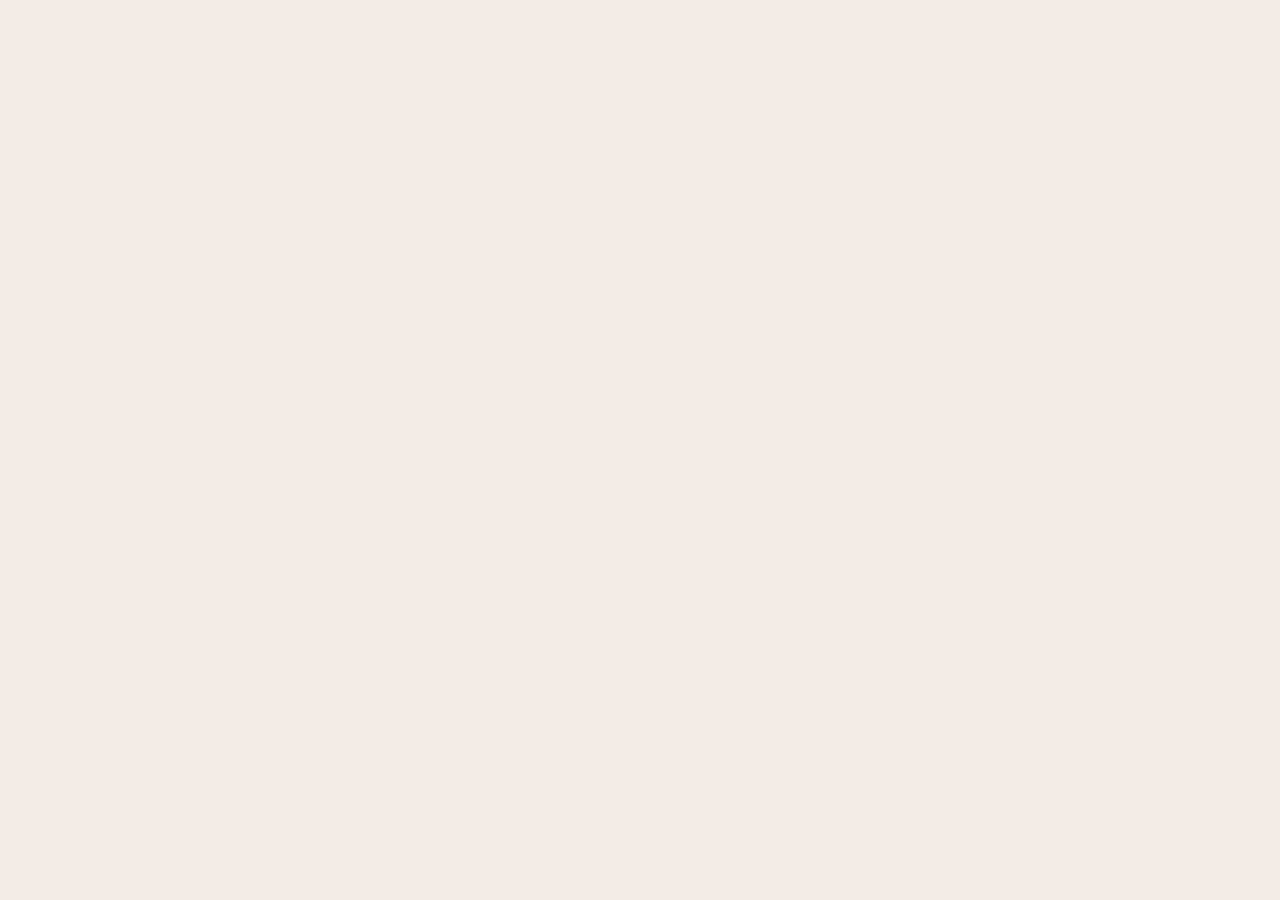
==== product.html @ 273b5f9d "Add files" ====
<!DOCTYPE html>
<html lang="en">
  <head>
    <meta charset="UTF-8" />
    <meta name="viewport" content="width=device-width, initial-scale=1.0" />
    <link rel="stylesheet" href="css/product.css" />
    <link rel="stylesheet" href="css/global.css" />
    <script src="js/product.js" defer></script>
    <title>LIVINE</title>
  </head>
  <body></body>
</html>
---- css/global.css ----
/* Grundlæggende css */
:root {
  background-color: rgba(242, 234, 229, 1);
}
@font-face {
  font-family: "Lato";
  src: url(../fonts/Lato-Regular.ttf);
}
@font-face {
  font-family: "Playfair";
  src: url(../fonts/Playfair_144pt-Regular.ttf);
}

h1,
h2 {
  font-family: "Playfair";
}
p,
h3 {
  font-family: "Lato";
}
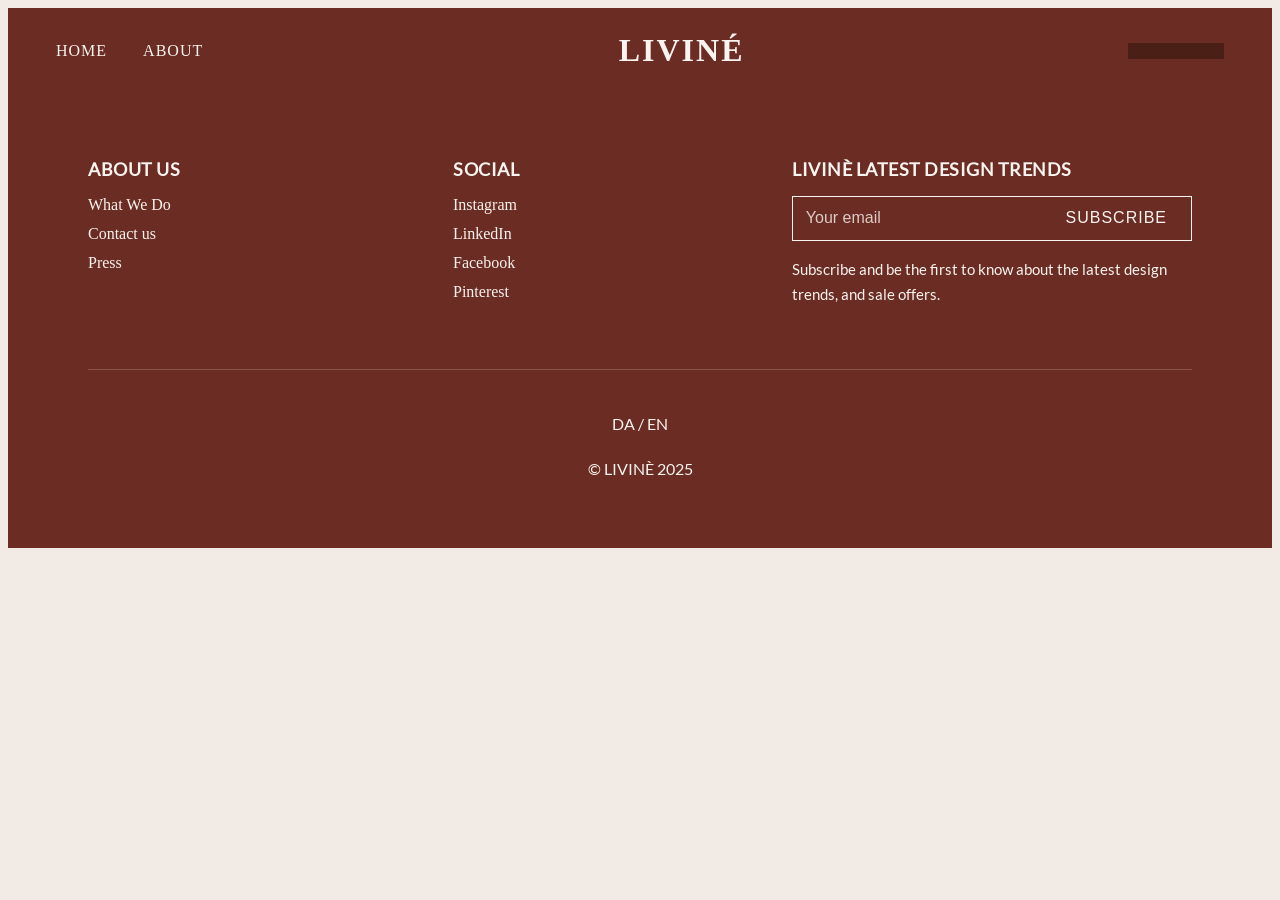
==== commit 45e9063f: "add header og footer" ====
--- a/product.html
+++ b/product.html
@@ -8,5 +8,56 @@
     <script src="js/product.js" defer></script>
     <title>LIVINE</title>
   </head>
-  <body></body>
+  <body>
+    <header class="header">
+      <nav class="nav-left">
+        <a href="#">HOME</a>
+        <a href="#">ABOUT</a>
+      </nav>
+
+      <div class="logo">LIVINÉ</div>
+
+      <div class="nav-right">
+        <a href="#"><i class="fas fa-search"></i></a>
+        <a href="#"><i class="fas fa-envelope"></i></a>
+        <a href="#"><i class="fas fa-shopping-bag"></i></a>
+      </div>
+    </header>
+    <footer class="footer">
+      <div class="footer-content">
+        <div class="footer-column">
+          <h3>ABOUT US</h3>
+          <ul>
+            <li><a href="#">What We Do</a></li>
+            <li><a href="#">Contact us</a></li>
+            <li><a href="#">Press</a></li>
+          </ul>
+        </div>
+
+        <div class="footer-column">
+          <h3>SOCIAL</h3>
+          <ul>
+            <li><a href="#">Instagram</a></li>
+            <li><a href="#">LinkedIn</a></li>
+            <li><a href="#">Facebook</a></li>
+            <li><a href="#">Pinterest</a></li>
+          </ul>
+        </div>
+
+        <div class="footer-column newsletter">
+          <h3>LIVINÈ LATEST DESIGN TRENDS</h3>
+          <form class="newsletter-form">
+            <input type="email" placeholder="Your email" required />
+            <button type="submit">SUBSCRIBE</button>
+          </form>
+          <p>Subscribe and be the first to know about the latest design trends, and sale offers.</p>
+        </div>
+      </div>
+
+      <div class="footer-bottom">
+        <p>DA / EN</p>
+        <p>© LIVINÈ 2025</p>
+      </div>
+    </footer>
+  </body>
 </html>
--- a/css/global.css
+++ b/css/global.css
@@ -19,3 +19,174 @@
 h3 {
   font-family: "Lato";
 }
+
+/* header */
+header,
+footer {
+  margin: 0;
+
+  background-color: #6b2c23; /* baggrundsfarven */
+  color: #f9f4ef;
+}
+
+.header {
+  display: flex;
+  align-items: center;
+  justify-content: space-between;
+  background-color: #6b2c23;
+  padding: 1.5rem 3rem;
+}
+
+.nav-left a {
+  margin-right: 2rem;
+  color: #f9f4ef;
+  text-decoration: none;
+  letter-spacing: 1px;
+  font-weight: 300;
+}
+
+.nav-left a:hover {
+  opacity: 0.8;
+}
+
+.logo {
+  font-family: "Times New Roman", serif;
+  font-size: 2rem;
+  font-weight: bold;
+  letter-spacing: 2px;
+}
+
+.nav-right {
+  display: flex;
+  gap: 1.5rem;
+  background-color: #4a1f16; /* mørkere felt bag ikoner */
+  padding: 0.5rem 1.5rem;
+}
+
+.nav-right a {
+  color: #f9f4ef;
+  font-size: 1.2rem;
+  text-decoration: none;
+}
+
+.nav-right a:hover {
+  opacity: 0.8;
+}
+
+/* footer */
+
+.footer {
+  background-color: #6b2c23;
+  color: #f9f4ef;
+  padding: 3rem 5rem;
+}
+
+.footer-content {
+  display: flex;
+  flex-wrap: wrap;
+  justify-content: space-between;
+  gap: 3rem;
+  margin-bottom: 3rem;
+}
+
+/* --- Kolonner --- */
+.footer-column h3 {
+  font-size: 1.1rem;
+  font-weight: bold;
+  margin-bottom: 1rem;
+  letter-spacing: 0.5px;
+}
+
+.footer-column ul {
+  list-style: none;
+  padding: 0;
+  margin: 0;
+}
+
+.footer-column ul li {
+  margin-bottom: 0.7rem;
+}
+
+.footer-column ul li a {
+  text-decoration: none;
+  color: #f9f4ef;
+  transition: opacity 0.3s;
+}
+
+.footer-column ul li a:hover {
+  opacity: 0.8;
+}
+
+/* --- Newsletter form --- */
+.newsletter-form {
+  display: flex;
+  border: 1px solid #f9f4ef;
+  margin: 1rem 0;
+  max-width: 400px;
+}
+
+.newsletter-form input {
+  flex: 1;
+  padding: 0.8rem;
+  border: none;
+  background: transparent;
+  color: #f9f4ef;
+  font-size: 1rem;
+}
+
+.newsletter-form input::placeholder {
+  color: #f9f4ef;
+  opacity: 0.8;
+}
+
+.newsletter-form button {
+  background: transparent;
+  color: #f9f4ef;
+  border: none;
+  padding: 0 1.5rem;
+  font-size: 1rem;
+  letter-spacing: 1px;
+  cursor: pointer;
+  transition: 0.3s, color 0.3s;
+}
+
+.newsletter-form button:hover {
+  background-color: #f9f4ef;
+  color: #6b2c23;
+}
+
+.newsletter p {
+  max-width: 400px;
+  line-height: 1.6;
+  font-size: 0.95rem;
+}
+
+/* --- Footer bundtekst --- */
+.footer-bottom {
+  text-align: center;
+  border-top: 1px solid rgba(249, 244, 239, 0.2);
+  padding-top: 1.5rem;
+  font-size: 1rem;
+  line-height: 1.8;
+}
+
+/* --- Responsivitet --- */
+@media (max-width: 768px) {
+  .footer {
+    padding: 2rem;
+  }
+
+  .footer-content {
+    flex-direction: column;
+    gap: 2rem;
+  }
+
+  .newsletter-form {
+    flex-direction: column;
+  }
+
+  .newsletter-form button {
+    margin-top: 0.5rem;
+    width: 100%;
+  }
+}
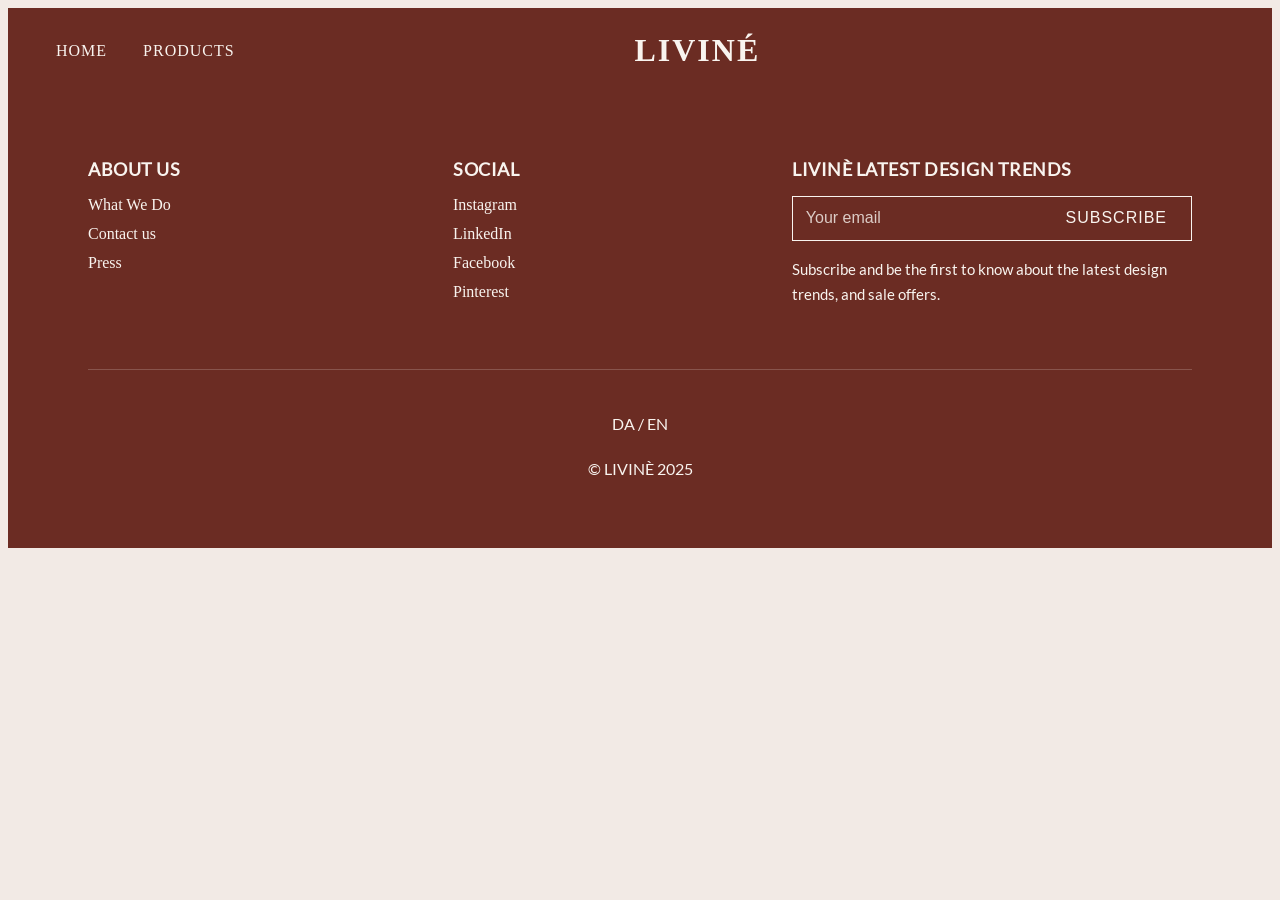
==== commit 6ec23b3f: "tilføjelse af html i productlist + rettelser i de andre" ====
--- a/product.html
+++ b/product.html
@@ -11,18 +11,19 @@
   <body>
     <header class="header">
       <nav class="nav-left">
-        <a href="#">HOME</a>
-        <a href="#">ABOUT</a>
+        <a href="index.html">HOME</a>
+        <a href="productlist.html">PRODUCTS</a>
       </nav>
 
       <div class="logo">LIVINÉ</div>
 
       <div class="nav-right">
-        <a href="#"><i class="fas fa-search"></i></a>
-        <a href="#"><i class="fas fa-envelope"></i></a>
-        <a href="#"><i class="fas fa-shopping-bag"></i></a>
+        <a href="img/favorite.png"><i class="fas fa-search"></i></a>
+        <a href="img/search.png"><i class="fas fa-envelope"></i></a>
+        <a href="img/shopping_bag.png"><i class="fas fa-shopping-bag"></i></a>
       </div>
     </header>
+    <main></main>
     <footer class="footer">
       <div class="footer-content">
         <div class="footer-column">
--- a/css/global.css
+++ b/css/global.css
@@ -16,8 +16,12 @@
   font-family: "Playfair";
 }
 p,
-h3 {
+h3,
+h4 {
   font-family: "Lato";
+}
+h4 {
+  font-weight: lighter;
 }
 
 /* header */
@@ -59,7 +63,7 @@
 .nav-right {
   display: flex;
   gap: 1.5rem;
-  background-color: #4a1f16; /* mørkere felt bag ikoner */
+  background-color: #6b2c23; /* mørkere felt bag ikoner */
   padding: 0.5rem 1.5rem;
 }
 
@@ -71,6 +75,9 @@
 
 .nav-right a:hover {
   opacity: 0.8;
+}
+.nav-right img {
+  z-index: 1;
 }
 
 /* footer */
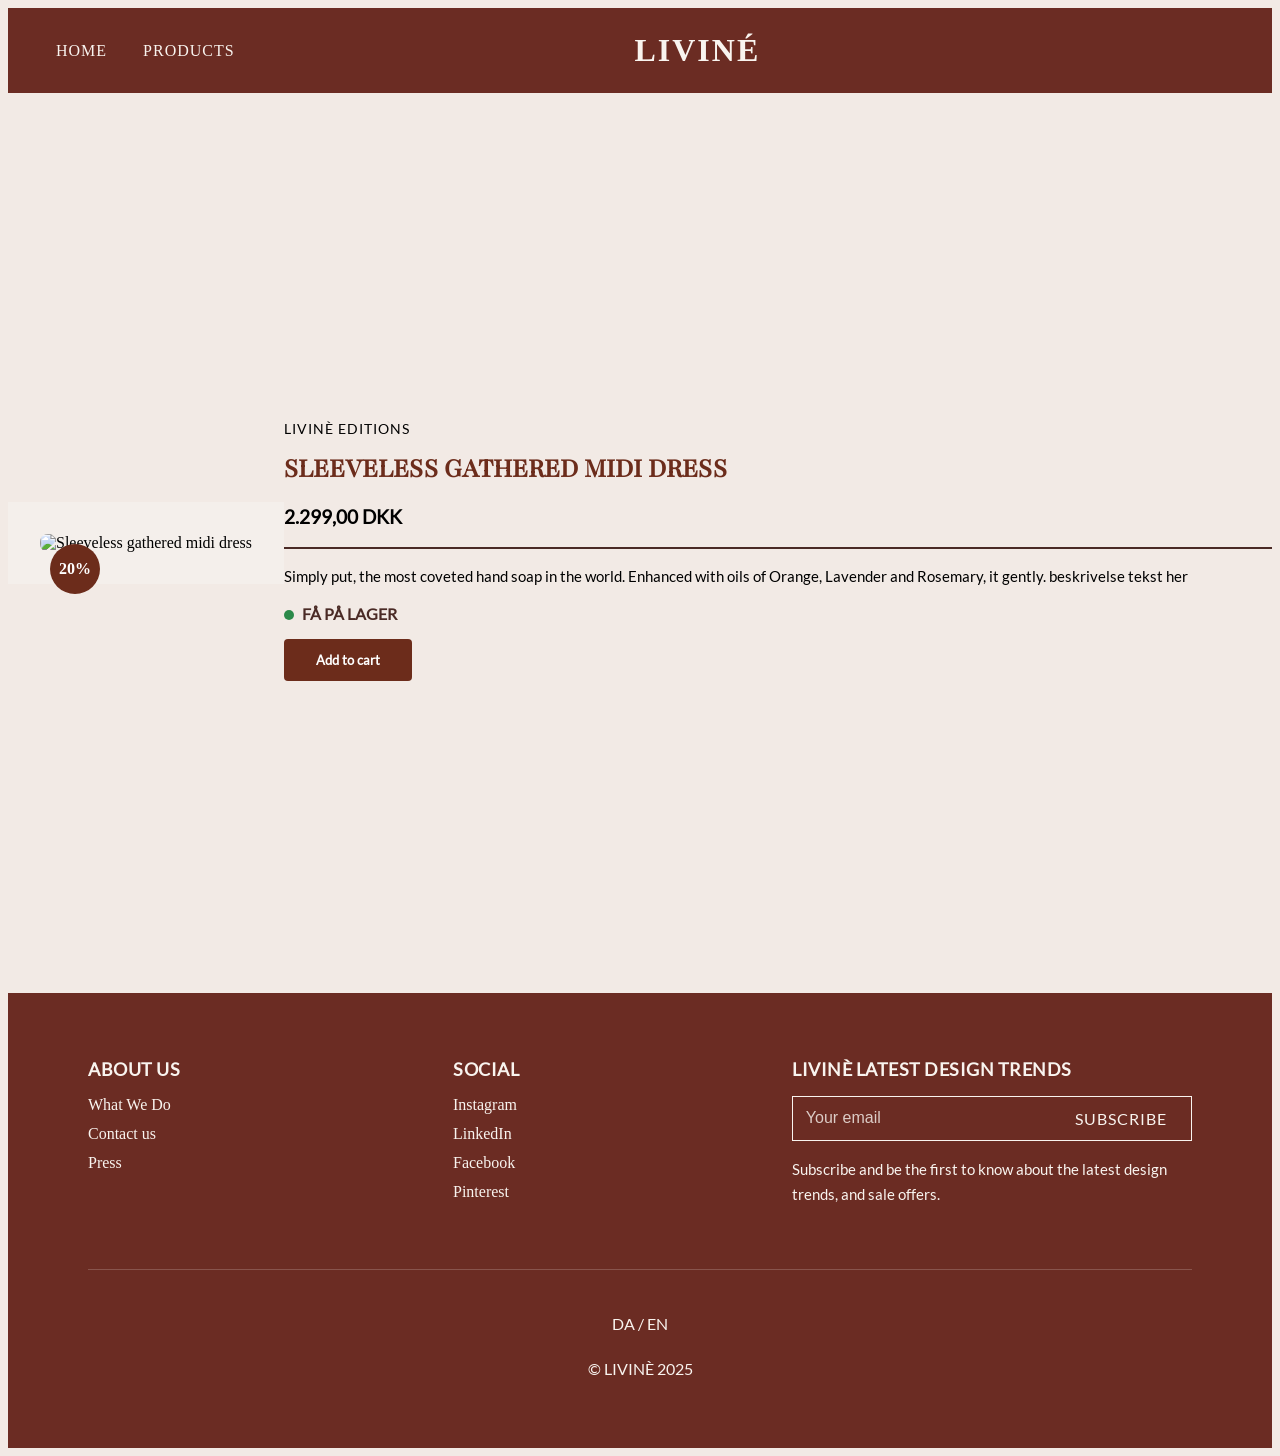
==== commit 53e41827: "tilføjer produktside" ====
--- a/product.html
+++ b/product.html
@@ -23,7 +23,25 @@
         <a href="img/shopping_bag.png"><i class="fas fa-shopping-bag"></i></a>
       </div>
     </header>
-    <main></main>
+    <main>
+      <div class="product-card">
+        <div class="image-container">
+          <div class="discount-badge">20%</div>
+          <img src="dress.jpg" alt="Sleeveless gathered midi dress" class="product-image" />
+        </div>
+      </div>
+
+      <div class="product-info">
+        <p class="brand">LIVINÈ EDITIONS</p>
+        <h2 class="title">SLEEVELESS GATHERED MIDI DRESS</h2>
+        <p class="price">2.299,00 DKK</p>
+        <hr class="divider" />
+        <p class="description">Simply put, the most coveted hand soap in the world. Enhanced with oils of Orange, Lavender and Rosemary, it gently. beskrivelse tekst her</p>
+        <p class="stock"><span class="dot"></span> FÅ PÅ LAGER</p>
+        <button class="add-to-cart">Add to cart</button>
+      </div>
+    </main>
+
     <footer class="footer">
       <div class="footer-content">
         <div class="footer-column">
--- a/css/product.css
+++ b/css/product.css
@@ -0,0 +1,102 @@
+main {
+  display: flex;
+  justify-content: center;
+  align-items: center;
+  height: 100vh;
+}
+
+.product-card {
+  display: flex;
+  background-color: #f4efeb;
+  max-width: 900px;
+  gap: 2rem;
+  padding: 2rem;
+  align-items: center;
+}
+
+.image-container {
+  position: relative;
+  flex: 1;
+}
+
+.product-image {
+  width: 100%;
+  border-radius: 8px;
+}
+
+.discount-badge {
+  position: absolute;
+  top: 10px;
+  left: 10px;
+  background-color: #6c2c1b;
+  color: white;
+  border-radius: 50%;
+  width: 50px;
+  height: 50px;
+  display: flex;
+  justify-content: center;
+  align-items: center;
+  font-weight: bold;
+}
+
+.product-info {
+  flex: 1;
+}
+
+.brand {
+  font-size: 0.9rem;
+  letter-spacing: 1px;
+}
+
+.title {
+  font-size: 1.8rem;
+  font-weight: 800;
+  margin: 0.5rem 0;
+  color: #6c2c1b;
+}
+
+.price {
+  font-weight: 700;
+  font-size: 1.2rem;
+}
+
+.divider {
+  border: none;
+  border-top: 2px solid #4a2a25;
+  margin: 1rem 0;
+}
+
+.description {
+  font-size: 0.95rem;
+  line-height: 1.5;
+}
+
+.stock {
+  margin: 1rem 0;
+  color: #4a2a25;
+  font-weight: 600;
+}
+
+.dot {
+  display: inline-block;
+  width: 10px;
+  height: 10px;
+  background-color: #2c8a4a;
+  border-radius: 50%;
+  margin-right: 5px;
+}
+
+.add-to-cart {
+  background-color: #6c2c1b;
+  color: white;
+  border: none;
+  padding: 0.8rem 2rem;
+  border-radius: 4px;
+  cursor: pointer;
+  font-weight: 600;
+  transition: background-color 0.3s ease;
+}
+
+.add-to-cart:hover {
+  background-color: #8b3a25;
+}
--- a/css/global.css
+++ b/css/global.css
@@ -17,7 +17,8 @@
 }
 p,
 h3,
-h4 {
+h4,
+button {
   font-family: "Lato";
 }
 h4 {
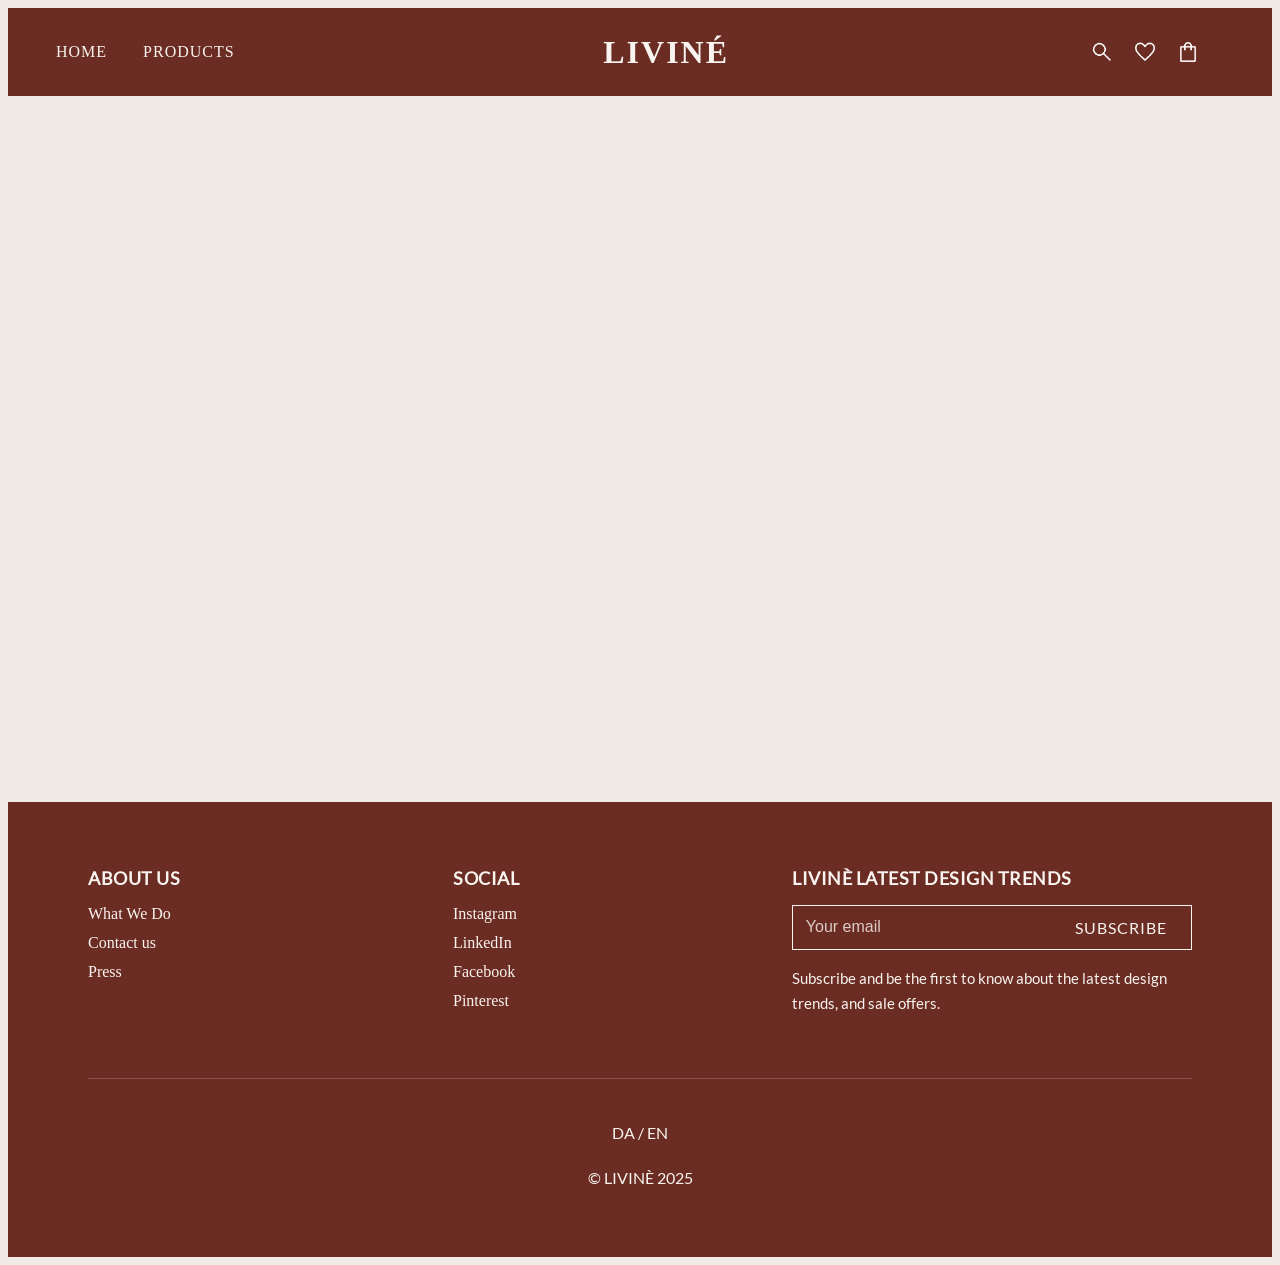
==== commit 6e7204cc: "tilføjet js til product og rettet til" ====
--- a/product.html
+++ b/product.html
@@ -18,29 +18,12 @@
       <div class="logo">LIVINÉ</div>
 
       <div class="nav-right">
-        <a href="img/favorite.png"><i class="fas fa-search"></i></a>
-        <a href="img/search.png"><i class="fas fa-envelope"></i></a>
-        <a href="img/shopping_bag.png"><i class="fas fa-shopping-bag"></i></a>
+        <a href="productlist.html"><img src="img/search.png" alt="Search icon" /></a>
+        <a href="productlist.html"><img src="img/favorite.png" alt="Favorite icon" /></a>
+        <a href="productlist.html"><img src="img/shopping_bag.png" alt="Shopping bag icon" /></a>
       </div>
     </header>
-    <main>
-      <div class="product-card">
-        <div class="image-container">
-          <div class="discount-badge">20%</div>
-          <img src="dress.jpg" alt="Sleeveless gathered midi dress" class="product-image" />
-        </div>
-      </div>
-
-      <div class="product-info">
-        <p class="brand">LIVINÈ EDITIONS</p>
-        <h2 class="title">SLEEVELESS GATHERED MIDI DRESS</h2>
-        <p class="price">2.299,00 DKK</p>
-        <hr class="divider" />
-        <p class="description">Simply put, the most coveted hand soap in the world. Enhanced with oils of Orange, Lavender and Rosemary, it gently. beskrivelse tekst her</p>
-        <p class="stock"><span class="dot"></span> FÅ PÅ LAGER</p>
-        <button class="add-to-cart">Add to cart</button>
-      </div>
-    </main>
+    <main class="product-main"><!-- Indsat i JS --></main>
 
     <footer class="footer">
       <div class="footer-content">
--- a/css/product.css
+++ b/css/product.css
@@ -1,8 +1,9 @@
-main {
+.product-main {
   display: flex;
   justify-content: center;
   align-items: center;
-  height: 100vh;
+  height: 50vh;
+  margin: 8rem;
 }
 
 .product-card {
@@ -26,21 +27,24 @@
 
 .discount-badge {
   position: absolute;
-  top: 10px;
-  left: 10px;
-  background-color: #6c2c1b;
+  top: 12px;
+  left: 12px;
+  background-color: #6b2c23;
   color: white;
+  font-weight: lighter;
+  font-size: 0.9rem;
+  width: 45px;
+  height: 45px;
   border-radius: 50%;
-  width: 50px;
-  height: 50px;
   display: flex;
+  align-items: center;
   justify-content: center;
-  align-items: center;
-  font-weight: bold;
+  box-shadow: 0 2px 5px rgba(0, 0, 0, 0.2);
 }
 
 .product-info {
   flex: 1;
+  margin-left: 5rem;
 }
 
 .brand {
--- a/css/global.css
+++ b/css/global.css
@@ -63,24 +63,27 @@
 
 .nav-right {
   display: flex;
-  gap: 1.5rem;
-  background-color: #6b2c23; /* mørkere felt bag ikoner */
+  align-items: center; /* centrerer ikonerne lodret */
+  gap: 1.2rem; /* mellemrum mellem ikoner */
+  background-color: #6b2c23;
   padding: 0.5rem 1.5rem;
 }
 
 .nav-right a {
-  color: #f9f4ef;
-  font-size: 1.2rem;
-  text-decoration: none;
-}
-
-.nav-right a:hover {
-  opacity: 0.8;
+  display: flex;
+  align-items: center;
+  justify-content: center;
 }
 .nav-right img {
-  z-index: 1;
-}
-
+  width: 24px; /* eller 20px hvis du vil have dem mindre */
+  height: 24px;
+  filter: brightness(0) invert(1); /* gør mørke ikoner lyse */
+  transition: opacity 0.3s ease;
+  cursor: pointer;
+}
+.nav-right img:hover {
+  opacity: 0.8;
+}
 /* footer */
 
 .footer {
